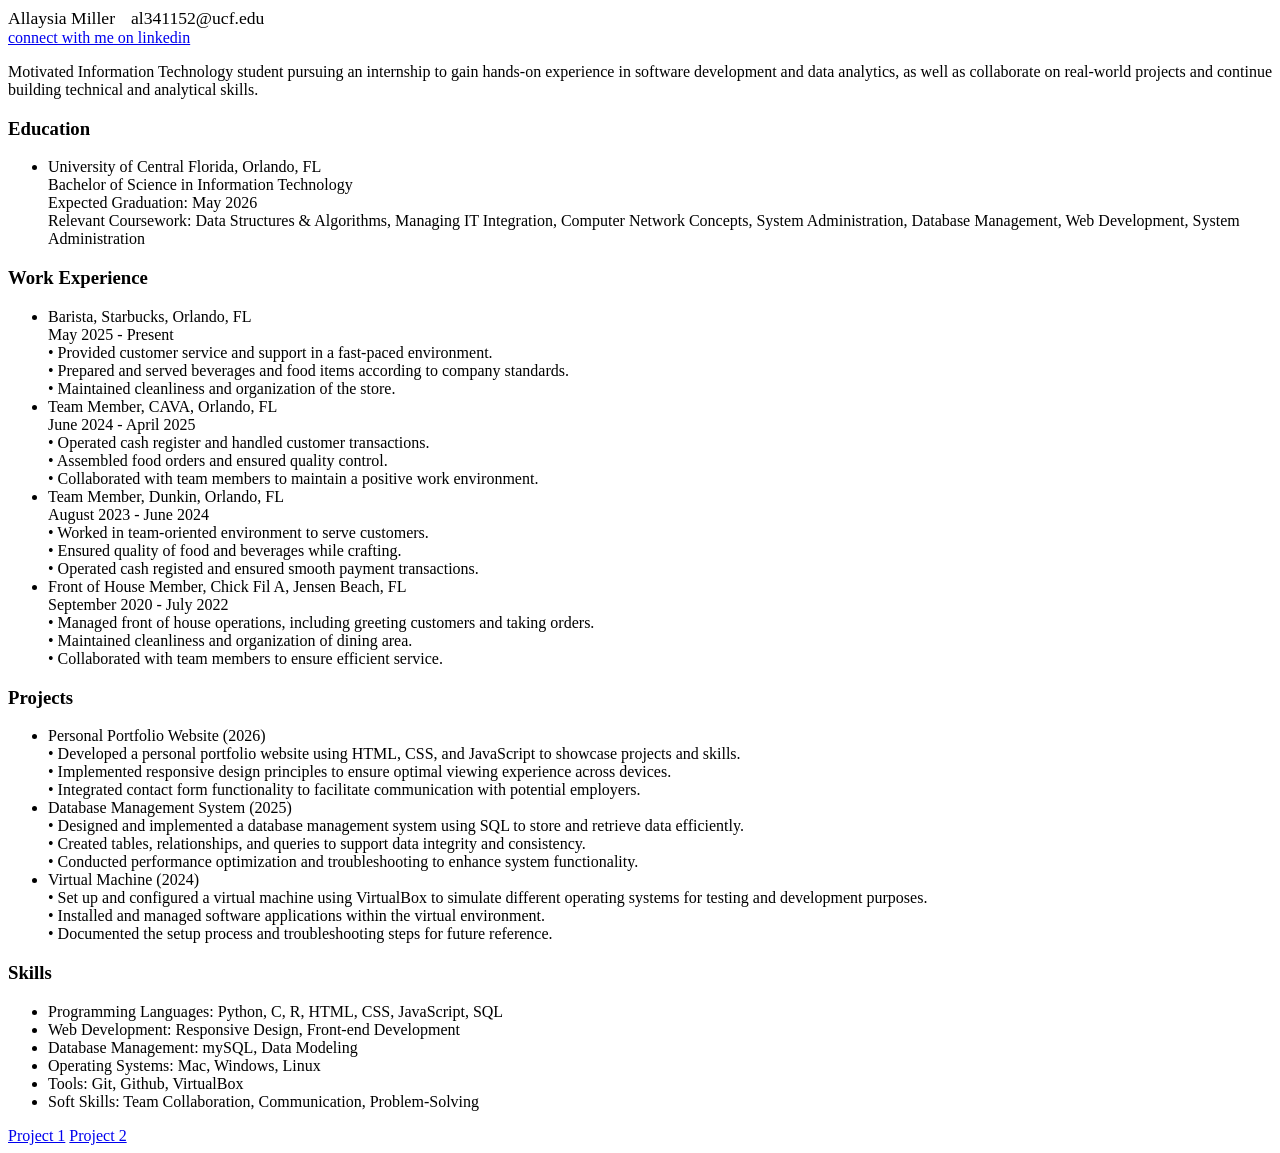
==== index.html @ c1b8a53b "added project 1 and project 2 details" ====
<!DOCTYPE html>
<html lang="en">
  <head>
    <meta charset="UTF-8">
    <meta name="viewport" content="width=device-width, initial-scale=1.0">

    <title>Allaysia Miller | Resume</title>

    <!--wires in my CSS -->
    <link rel="stylesheet" href="styles.css">
  </head>
  <body>

    <!-- <h1>Allaysia Miller</h1> -->

    <!-- >> Information Technology</h2> -->

    <header class = "resume-header">
      <span class="name">Allaysia Miller</span>
    
      <span class="email">al341152@ucf.edu</span>
    </header>

    <a href="https://www.linkedin.com/in/allaysia/">connect with me on linkedin</a>

    <p>Motivated Information Technology student pursuing an internship to gain hands-on experience in software development and data analytics, as well as collaborate on real-world projects and continue building technical and analytical skills. </p>
  <h3>Education</h3>
    <ul>
      <li>
        University of Central Florida, Orlando, FL <br>
        Bachelor of Science in Information Technology <br>
        Expected Graduation: May 2026 <br>
        Relevant Coursework: Data Structures & Algorithms, Managing IT Integration, Computer Network Concepts, System Administration, Database Management, Web Development, System Administration
      </li>
    </ul>

  <h3>Work Experience</h3>
    <ul>
      <li>
        Barista, Starbucks, Orlando, FL <br>
        May 2025 - Present <br>
        • Provided customer service and support in a fast-paced environment. <br>
        • Prepared and served beverages and food items according to company standards. <br>
        • Maintained cleanliness and organization of the store. <br>
        
      </li>
      <li>
        Team Member, CAVA, Orlando, FL <br>
        June 2024 - April 2025 <br>
        • Operated cash register and handled customer transactions. <br>
        • Assembled food orders and ensured quality control. <br>
        • Collaborated with team members to maintain a positive work environment. <br>

      </li>
       <li>
        Team Member, Dunkin, Orlando, FL <br>
        August 2023 - June 2024 <br>
        • Worked in team-oriented environment to serve customers. <br>
        • Ensured quality of food and beverages while crafting. <br>
        • Operated cash registed and ensured smooth payment transactions. <br>

        
      </li>
      <li>
        Front of House Member, Chick Fil A, Jensen Beach, FL <br>
        September 2020 - July 2022 <br>
        • Managed front of house operations, including greeting customers and taking orders. <br>
        • Maintained cleanliness and organization of dining area. <br>
        • Collaborated with team members to ensure efficient service. <br>
        
      </li>
    </ul>
    
      <h3>Projects</h3>
    <ul>
      <li>
        Personal Portfolio Website (2026) <br>
        • Developed a personal portfolio website using HTML, CSS, and JavaScript to showcase projects and skills. <br>
        • Implemented responsive design principles to ensure optimal viewing experience across devices. <br>
        • Integrated contact form functionality to facilitate communication with potential employers. <br>
      </li>
      <li>
        Database Management System (2025) <br>
        • Designed and implemented a database management system using SQL to store and retrieve data efficiently. <br>
        • Created tables, relationships, and queries to support data integrity and consistency. <br>
        • Conducted performance optimization and troubleshooting to enhance system functionality. <br>
      </li>
      <li>
        Virtual Machine (2024) <br>
        • Set up and configured a virtual machine using VirtualBox to simulate different operating systems for testing and development purposes. <br>
        • Installed and managed software applications within the virtual environment. <br>  
        • Documented the setup process and troubleshooting steps for future reference. <br>
      </li>

    </ul>

    <h3>Skills</h3>
    <ul>
      <li>Programming Languages: Python, C, R, HTML, CSS, JavaScript, SQL</li>
      <li>Web Development: Responsive Design, Front-end Development</li>
      <li>Database Management: mySQL, Data Modeling</li>
      <li>Operating Systems: Mac, Windows, Linux</li>
      <li>Tools: Git, Github, VirtualBox</li>
      <li>Soft Skills: Team Collaboration, Communication, Problem-Solving</li>

    </ul>

    <nav>
  <a href="project1.html">Project 1</a>
  <a href="project2.html">Project 2</a>
</nav>


    <!--  wires in my JavaScript -->
    <script src="script.js"></script>
  </body>
</html>
---- styles.css ----
body{
    background-color: white
}

.resume-header {
  display: flex;
  gap: 1rem;          /* space between items */
  font-size: 1.1rem;
}


.profile-img {
  width: 500px;
  height: auto;
}
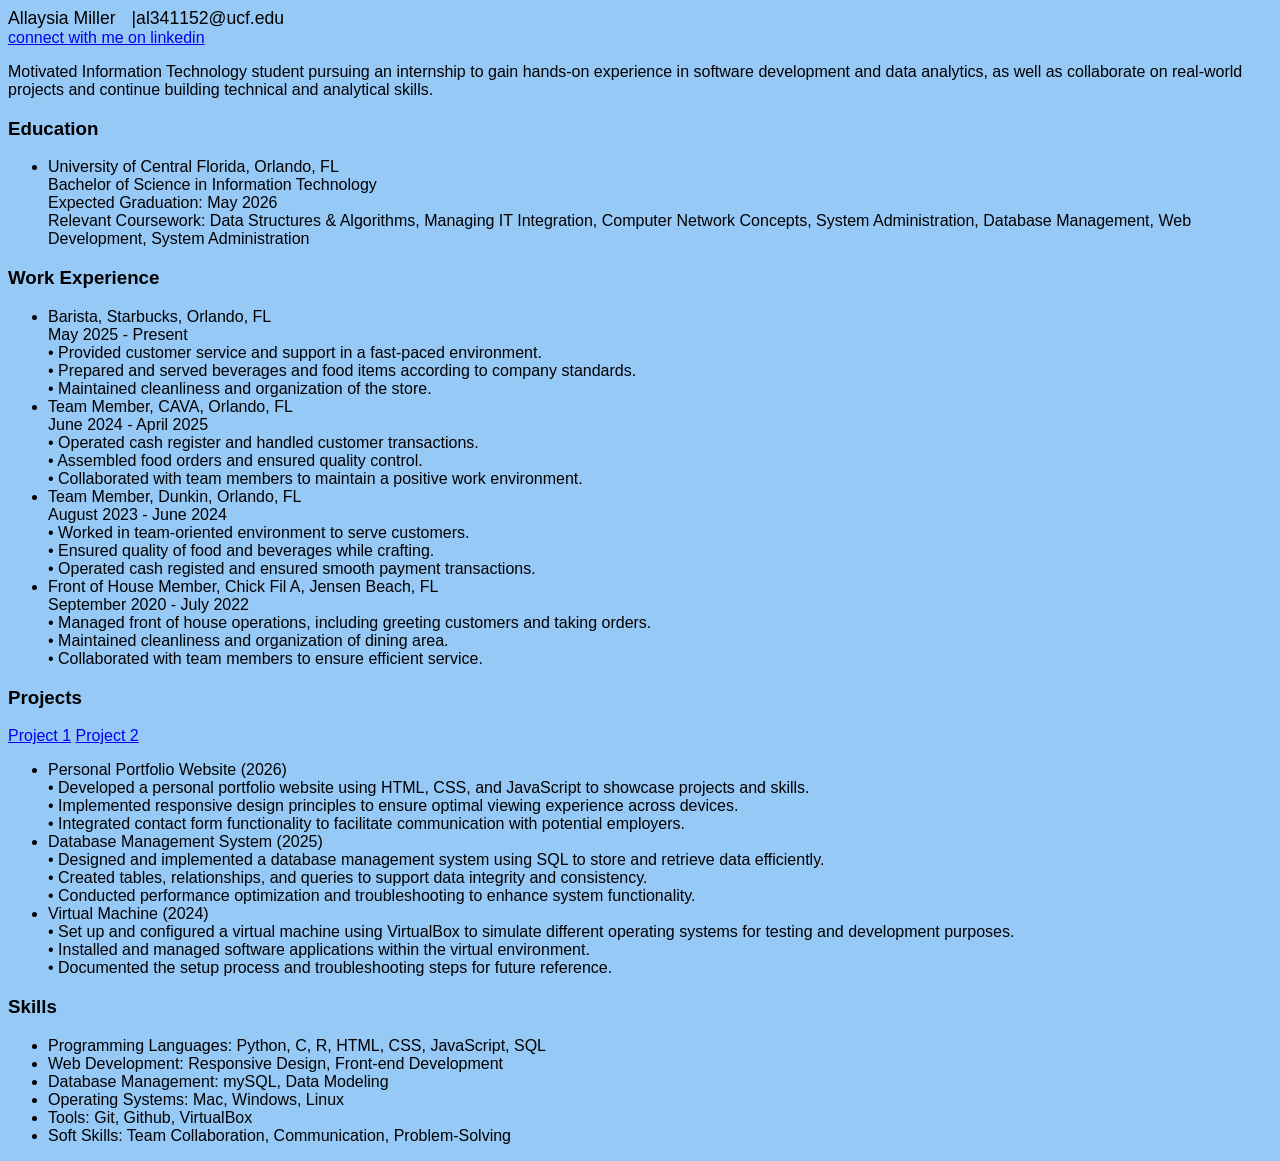
==== commit d3c5771c: "added some styling and fixed links to projects" ====
--- a/index.html
+++ b/index.html
@@ -18,7 +18,7 @@
     <header class = "resume-header">
       <span class="name">Allaysia Miller</span>
     
-      <span class="email">al341152@ucf.edu</span>
+      <span class="email">|al341152@ucf.edu</span>
     </header>
 
     <a href="https://www.linkedin.com/in/allaysia/">connect with me on linkedin</a>
@@ -72,6 +72,12 @@
     </ul>
     
       <h3>Projects</h3>
+
+         <nav>
+  <a href="project1.html">Project 1</a>
+  <a href="project2.html">Project 2</a>
+</nav>
+
     <ul>
       <li>
         Personal Portfolio Website (2026) <br>
@@ -91,6 +97,7 @@
         • Installed and managed software applications within the virtual environment. <br>  
         • Documented the setup process and troubleshooting steps for future reference. <br>
       </li>
+      
 
     </ul>
 
@@ -105,11 +112,7 @@
 
     </ul>
 
-    <nav>
-  <a href="project1.html">Project 1</a>
-  <a href="project2.html">Project 2</a>
-</nav>
-
+ 
 
     <!--  wires in my JavaScript -->
     <script src="script.js"></script>
--- a/styles.css
+++ b/styles.css
@@ -1,5 +1,9 @@
 body{
-    background-color: white
+
+    background-color: #97c9f7;
+    font-family: "Montserrat", sans-serif;
+
+
 }
 
 .resume-header {
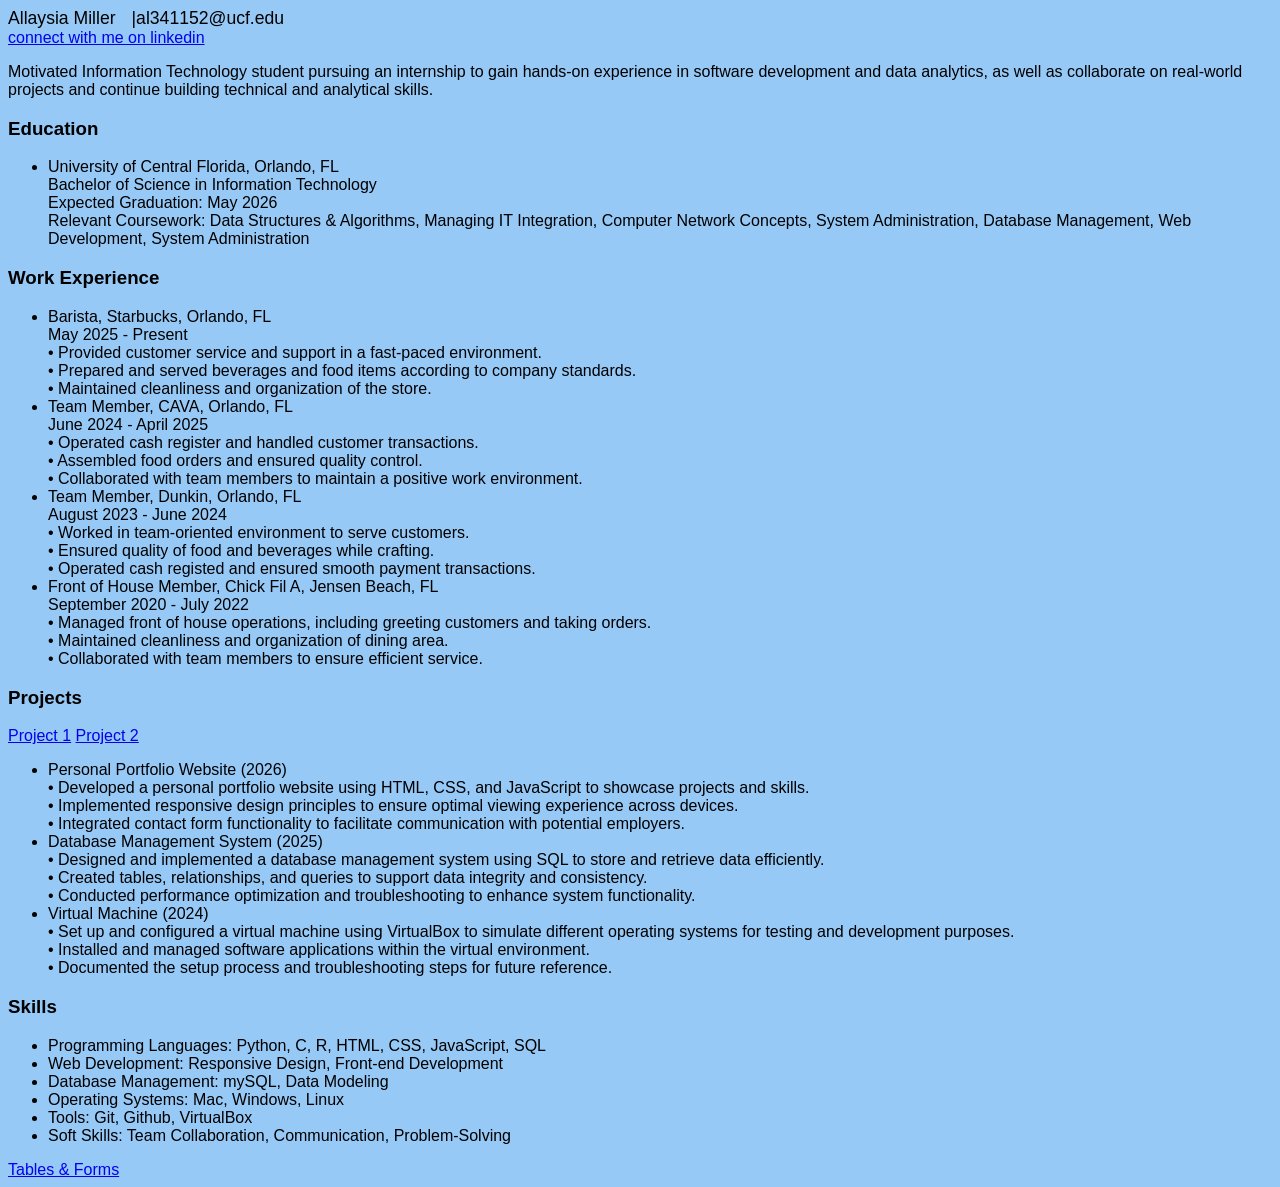
==== commit 6ff6be88: "added form to website" ====
--- a/index.html
+++ b/index.html
@@ -112,6 +112,8 @@
 
     </ul>
 
+    <a href="form.html">Tables & Forms</a>
+
  
 
     <!--  wires in my JavaScript -->
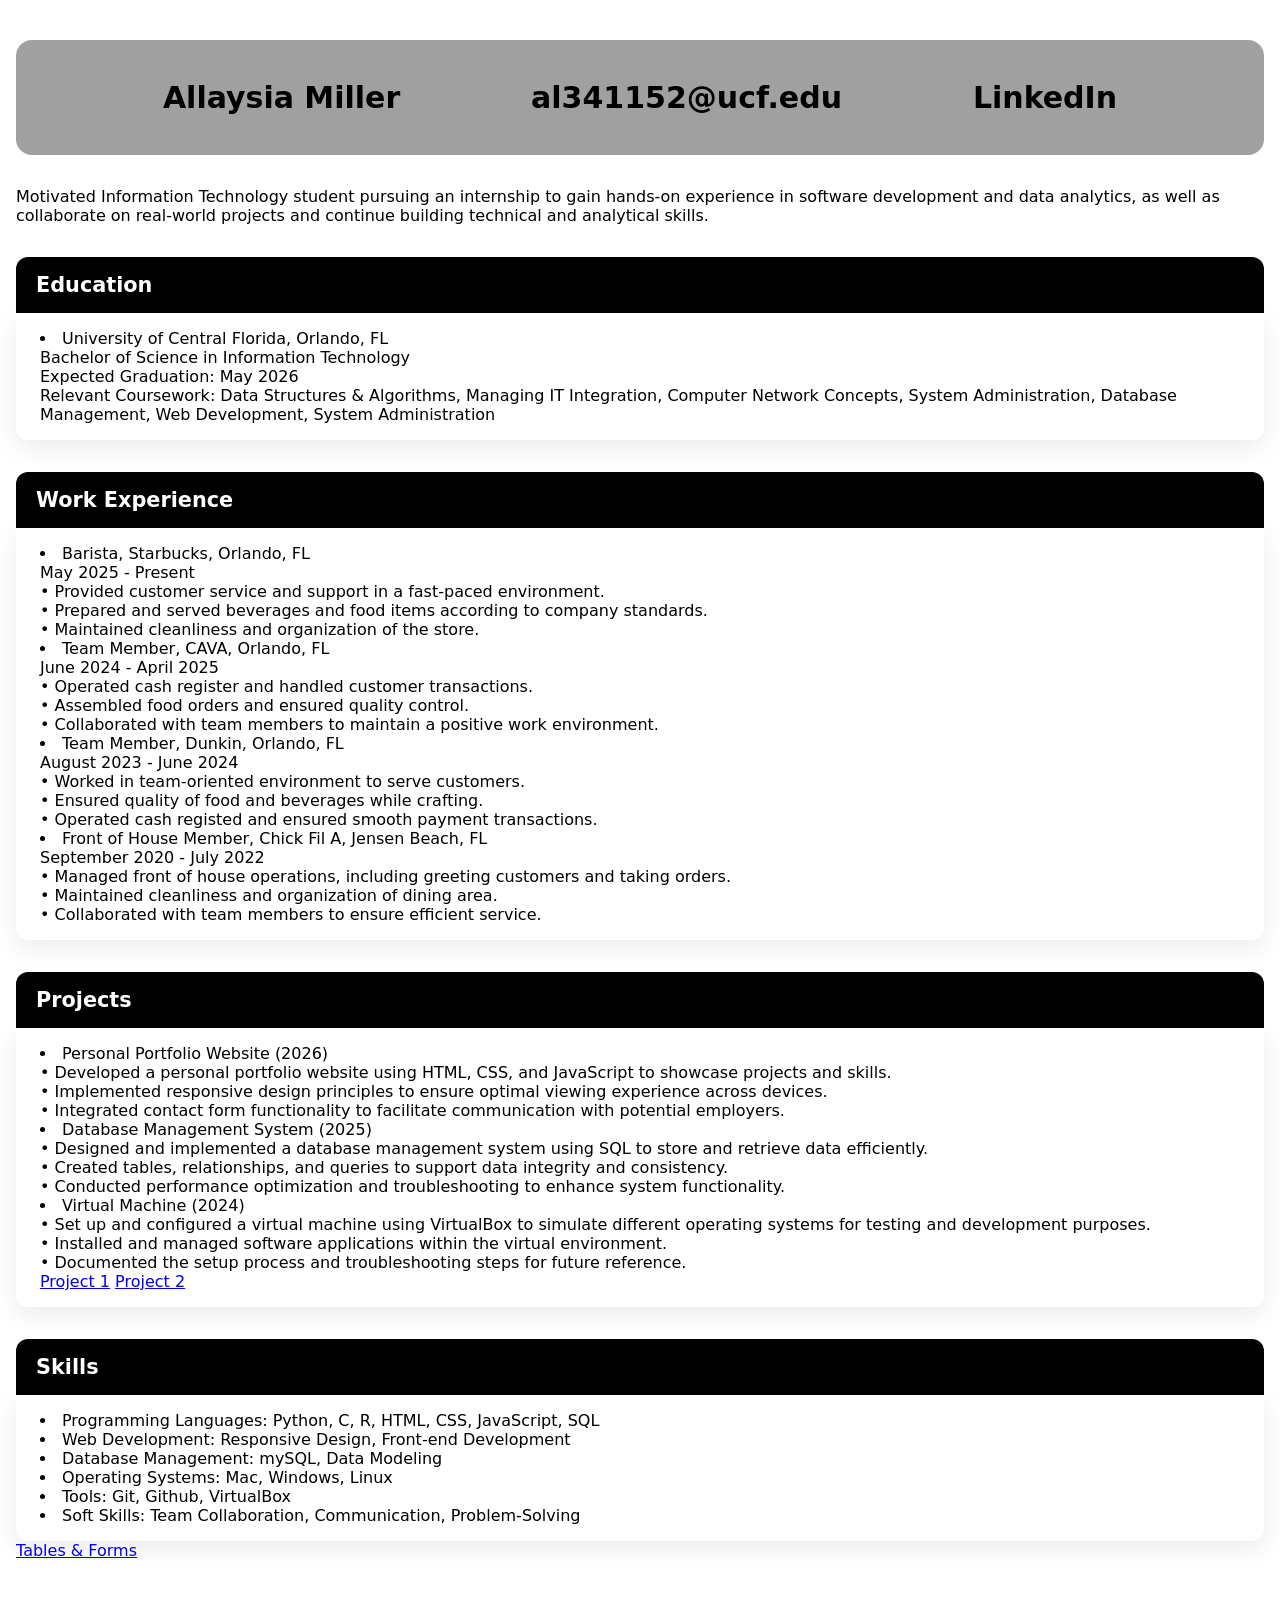
==== commit 6cc873b0: "finishing touches" ====
--- a/index.html
+++ b/index.html
@@ -1,5 +1,7 @@
 <!DOCTYPE html>
 <html lang="en">
+
+<main>
   <head>
     <meta charset="UTF-8">
     <meta name="viewport" content="width=device-width, initial-scale=1.0">
@@ -17,11 +19,11 @@
 
     <header class = "resume-header">
       <span class="name">Allaysia Miller</span>
-    
-      <span class="email">|al341152@ucf.edu</span>
+      <span class="email">al341152@ucf.edu</span>
+      <a href="https://www.linkedin.com/in/allaysia/">LinkedIn</a>
     </header>
 
-    <a href="https://www.linkedin.com/in/allaysia/">connect with me on linkedin</a>
+    
 
     <p>Motivated Information Technology student pursuing an internship to gain hands-on experience in software development and data analytics, as well as collaborate on real-world projects and continue building technical and analytical skills. </p>
   <h3>Education</h3>
@@ -71,13 +73,7 @@
       </li>
     </ul>
     
-      <h3>Projects</h3>
-
-         <nav>
-  <a href="project1.html">Project 1</a>
-  <a href="project2.html">Project 2</a>
-</nav>
-
+  <h3>Projects</h3>
     <ul>
       <li>
         Personal Portfolio Website (2026) <br>
@@ -97,7 +93,10 @@
         • Installed and managed software applications within the virtual environment. <br>  
         • Documented the setup process and troubleshooting steps for future reference. <br>
       </li>
-      
+       <nav>
+     <a href="project1.html">Project 1</a>
+     <a href="project2.html">Project 2</a>
+    </nav>
 
     </ul>
 
@@ -119,4 +118,6 @@
     <!--  wires in my JavaScript -->
     <script src="script.js"></script>
   </body>
+
+  </main>
 </html>
--- a/styles.css
+++ b/styles.css
@@ -1,18 +1,68 @@
+@import url("https://fonts.googleapis.com/css?family=Montserrat");
+
+:root {
+  --sky: #6ec6ff;
+  --sky-dark: #4fa3dc;
+  --white: #ffffff;
+  --gray: #ffffff;
+  --text: #020101;
+}
+
 body{
 
-    background-color: #97c9f7;
-    font-family: "Montserrat", sans-serif;
-
-
+   margin: 0;
+  font-family: system-ui, -apple-system, BlinkMacSystemFont, "Segoe UI", sans-serif;
+  background: var(--gray);
+  color: var(--text);
 }
 
-.resume-header {
-  display: flex;
-  gap: 1rem;          /* space between items */
-  font-size: 1.1rem;
+main {
+   max-width: 1400px;
+  margin: 2.5rem auto;
+  padding: 0 1rem;
 }
 
+h3 {
+  margin: 2rem 0 0;
+  padding: 1rem 1.25rem;
+  background: #000000;
+  color: #ffffff;
+  border-radius: 12px 12px 0 0;
+  font-size: 1.3rem;
+}
 
+h3 + ul {
+  margin: 0;
+  padding: 1rem 1.5rem;
+  background: #ffffff;
+  border-radius: 0 0 12px 12px;
+  box-shadow: 0 8px 24px rgba(0, 0, 0, 0.08);
+  list-style-position: inside;
+}
+.resume-header {
+ display: flex;                 /* flex works on spans just fine */
+  justify-content: space-evenly; /* equal spacing */
+  align-items: center;
+  padding: 2.5rem 1rem;
+  background: #a0a0a0;           
+  border-radius: 16px;
+  margin-bottom: 2rem;
+
+  font-family: system-ui, -apple-system, BlinkMacSystemFont, "Segoe UI", sans-serif;
+  font-size: 30px;
+  font-weight: 850;
+  
+  color: #000000;
+}
+
+.resume-header a {
+  color: inherit;
+  text-decoration: none;
+}
+
+.resume-header a:hover {
+  text-decoration: underline;
+}
 .profile-img {
   width: 500px;
   height: auto;
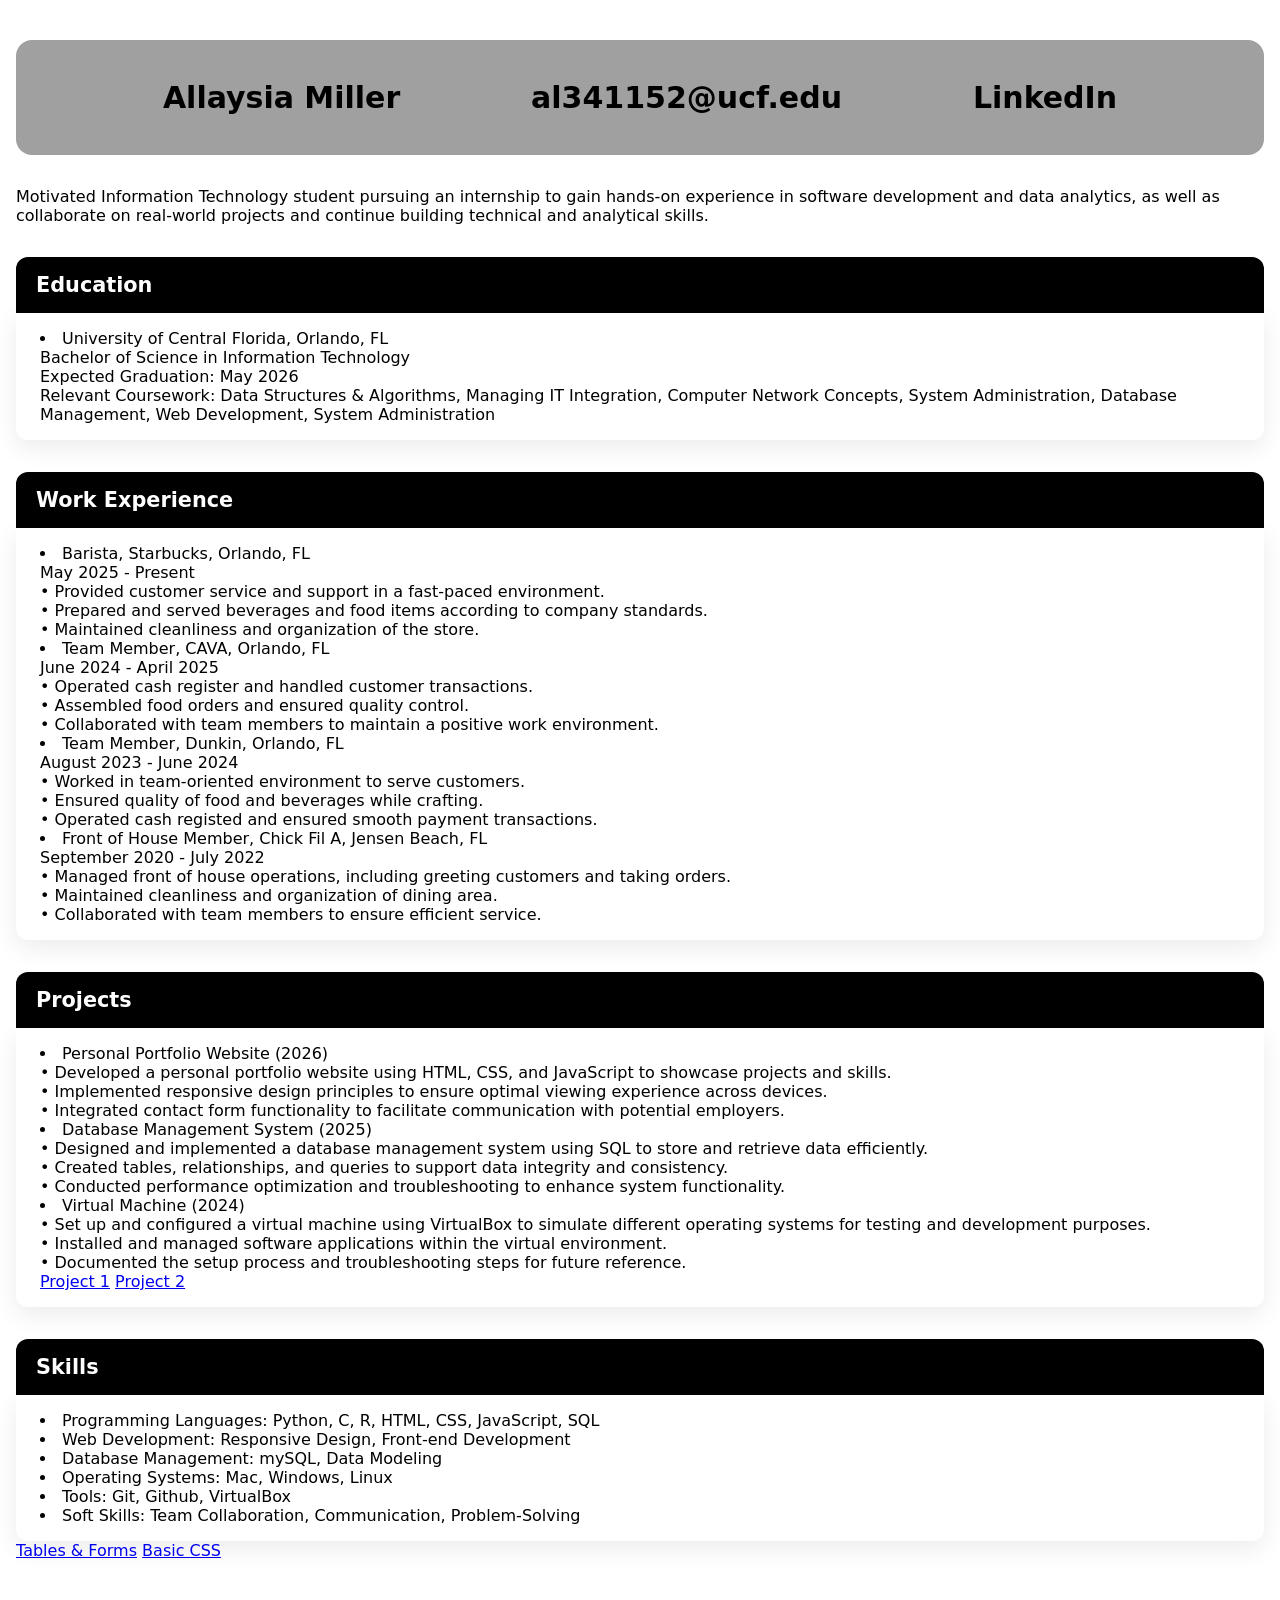
==== commit e6207305: "added new assignment to landing page" ====
--- a/index.html
+++ b/index.html
@@ -112,6 +112,8 @@
     </ul>
 
     <a href="form.html">Tables & Forms</a>
+    <a href="5_CSS1-1.html">Basic CSS</a>
+    
 
  
 
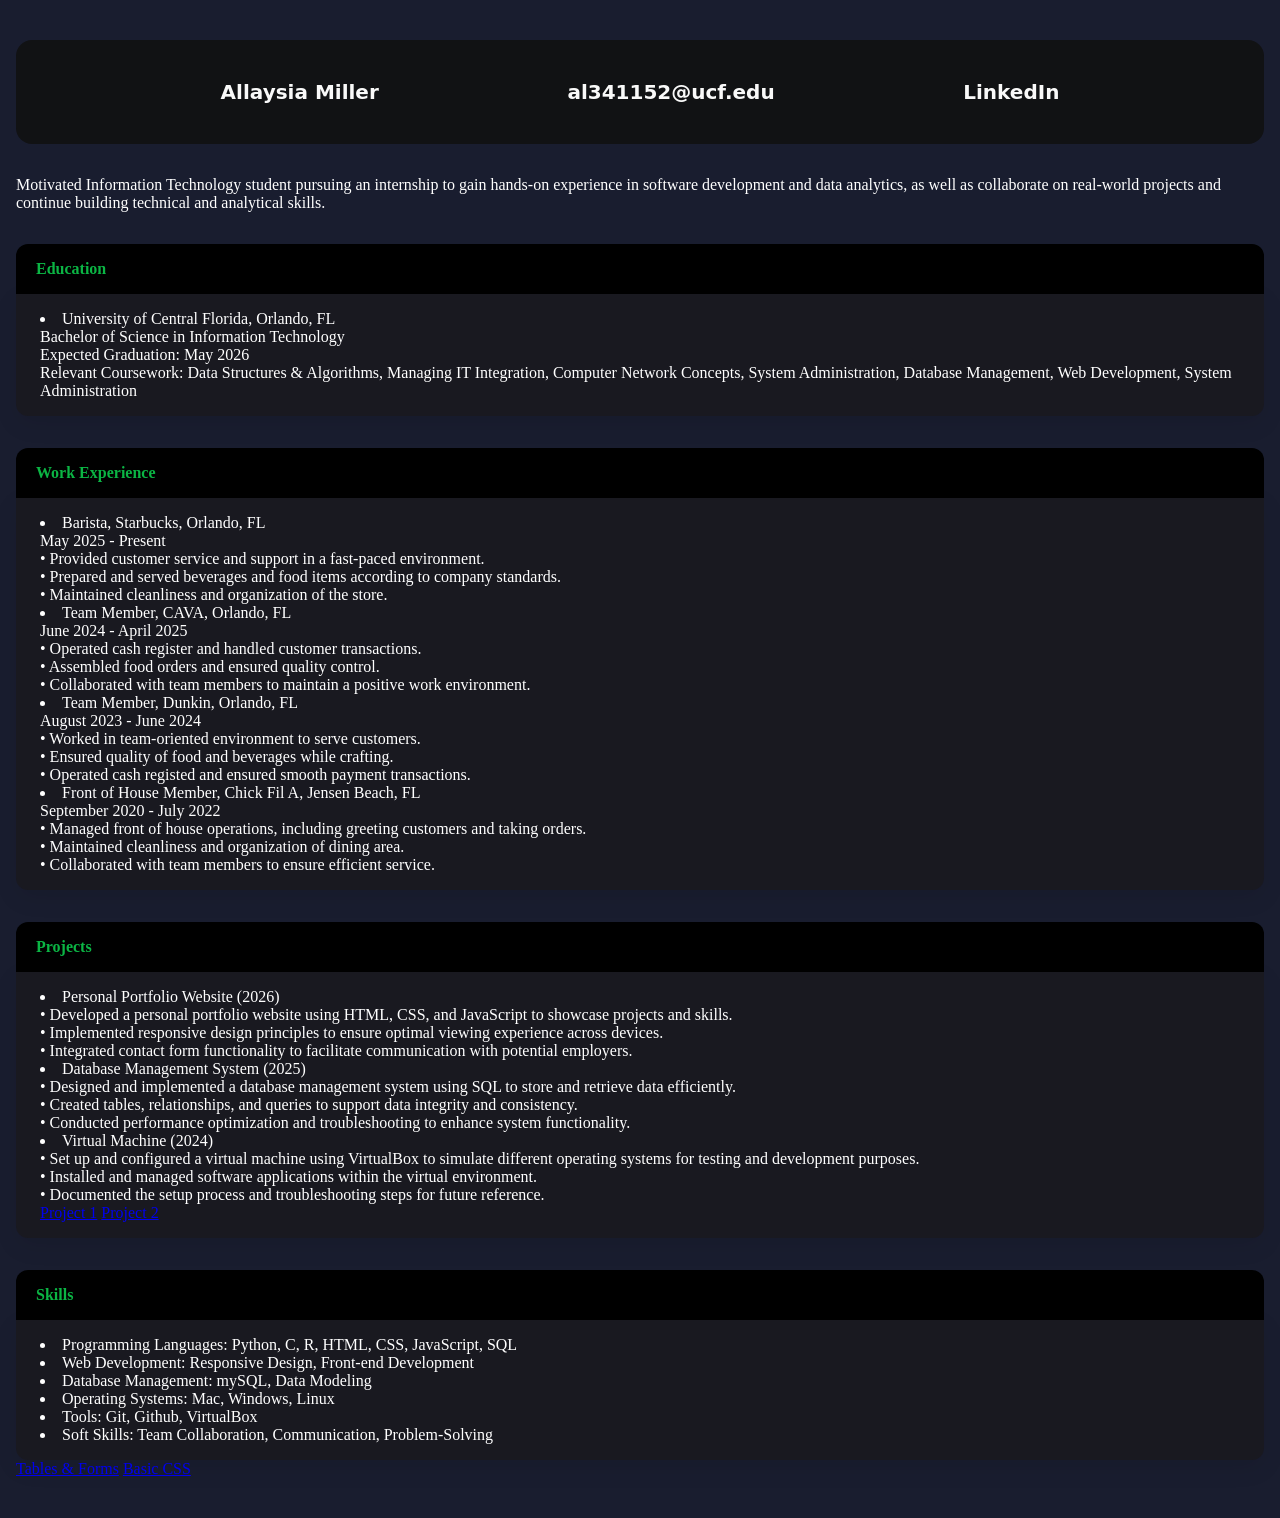
==== commit 298d7f30: "edited css for main page and resume header, added vscode settings.json for live server" ====
--- a/index.html
+++ b/index.html
@@ -2,6 +2,7 @@
 <html lang="en">
 
 <main>
+
   <head>
     <meta charset="UTF-8">
     <meta name="viewport" content="width=device-width, initial-scale=1.0">
@@ -11,32 +12,36 @@
     <!--wires in my CSS -->
     <link rel="stylesheet" href="styles.css">
   </head>
+
   <body>
 
     <!-- <h1>Allaysia Miller</h1> -->
 
     <!-- >> Information Technology</h2> -->
 
-    <header class = "resume-header">
+    <header class="resume-header">
       <span class="name">Allaysia Miller</span>
       <span class="email">al341152@ucf.edu</span>
       <a href="https://www.linkedin.com/in/allaysia/">LinkedIn</a>
     </header>
 
-    
 
-    <p>Motivated Information Technology student pursuing an internship to gain hands-on experience in software development and data analytics, as well as collaborate on real-world projects and continue building technical and analytical skills. </p>
-  <h3>Education</h3>
+
+    <p>Motivated Information Technology student pursuing an internship to gain hands-on experience in software
+      development and data analytics, as well as collaborate on real-world projects and continue building technical and
+      analytical skills. </p>
+    <h3>Education</h3>
     <ul>
       <li>
         University of Central Florida, Orlando, FL <br>
         Bachelor of Science in Information Technology <br>
         Expected Graduation: May 2026 <br>
-        Relevant Coursework: Data Structures & Algorithms, Managing IT Integration, Computer Network Concepts, System Administration, Database Management, Web Development, System Administration
+        Relevant Coursework: Data Structures & Algorithms, Managing IT Integration, Computer Network Concepts, System
+        Administration, Database Management, Web Development, System Administration
       </li>
     </ul>
 
-  <h3>Work Experience</h3>
+    <h3>Work Experience</h3>
     <ul>
       <li>
         Barista, Starbucks, Orlando, FL <br>
@@ -44,7 +49,7 @@
         • Provided customer service and support in a fast-paced environment. <br>
         • Prepared and served beverages and food items according to company standards. <br>
         • Maintained cleanliness and organization of the store. <br>
-        
+
       </li>
       <li>
         Team Member, CAVA, Orlando, FL <br>
@@ -54,14 +59,14 @@
         • Collaborated with team members to maintain a positive work environment. <br>
 
       </li>
-       <li>
+      <li>
         Team Member, Dunkin, Orlando, FL <br>
         August 2023 - June 2024 <br>
         • Worked in team-oriented environment to serve customers. <br>
         • Ensured quality of food and beverages while crafting. <br>
         • Operated cash registed and ensured smooth payment transactions. <br>
 
-        
+
       </li>
       <li>
         Front of House Member, Chick Fil A, Jensen Beach, FL <br>
@@ -69,11 +74,11 @@
         • Managed front of house operations, including greeting customers and taking orders. <br>
         • Maintained cleanliness and organization of dining area. <br>
         • Collaborated with team members to ensure efficient service. <br>
-        
+
       </li>
     </ul>
-    
-  <h3>Projects</h3>
+
+    <h3>Projects</h3>
     <ul>
       <li>
         Personal Portfolio Website (2026) <br>
@@ -89,14 +94,15 @@
       </li>
       <li>
         Virtual Machine (2024) <br>
-        • Set up and configured a virtual machine using VirtualBox to simulate different operating systems for testing and development purposes. <br>
-        • Installed and managed software applications within the virtual environment. <br>  
+        • Set up and configured a virtual machine using VirtualBox to simulate different operating systems for testing
+        and development purposes. <br>
+        • Installed and managed software applications within the virtual environment. <br>
         • Documented the setup process and troubleshooting steps for future reference. <br>
       </li>
-       <nav>
-     <a href="project1.html">Project 1</a>
-     <a href="project2.html">Project 2</a>
-    </nav>
+      <nav>
+        <a href="project1.html">Project 1</a>
+        <a href="project2.html">Project 2</a>
+      </nav>
 
     </ul>
 
@@ -113,13 +119,14 @@
 
     <a href="form.html">Tables & Forms</a>
     <a href="5_CSS1-1.html">Basic CSS</a>
-    
 
- 
+
+
 
     <!--  wires in my JavaScript -->
     <script src="script.js"></script>
   </body>
 
-  </main>
+</main>
+
 </html>
--- a/styles.css
+++ b/styles.css
@@ -3,21 +3,21 @@
 :root {
   --sky: #6ec6ff;
   --sky-dark: #4fa3dc;
-  --white: #ffffff;
-  --gray: #ffffff;
-  --text: #020101;
+  --white: #16151c;
+  --gray: #191d2f;
+  --text: #ffffff;
 }
 
-body{
+body {
 
-   margin: 0;
-  font-family: system-ui, -apple-system, BlinkMacSystemFont, "Segoe UI", sans-serif;
+  margin: 0;
+  font: "Abril Text", sans-serif;
   background: var(--gray);
   color: var(--text);
 }
 
 main {
-   max-width: 1400px;
+  max-width: 1400px;
   margin: 2.5rem auto;
   padding: 0 1rem;
 }
@@ -26,33 +26,36 @@
   margin: 2rem 0 0;
   padding: 1rem 1.25rem;
   background: #000000;
-  color: #ffffff;
+  color: #0bb544;
   border-radius: 12px 12px 0 0;
-  font-size: 1.3rem;
+  font-size: 1rem;
 }
 
-h3 + ul {
+h3+ul {
   margin: 0;
   padding: 1rem 1.5rem;
-  background: #ffffff;
+  background: #191920;
   border-radius: 0 0 12px 12px;
   box-shadow: 0 8px 24px rgba(0, 0, 0, 0.08);
   list-style-position: inside;
 }
+
 .resume-header {
- display: flex;                 /* flex works on spans just fine */
-  justify-content: space-evenly; /* equal spacing */
+  display: flex;
+  /* flex works on spans just fine */
+  justify-content: space-evenly;
+  /* equal spacing */
   align-items: center;
   padding: 2.5rem 1rem;
-  background: #a0a0a0;           
+  background: #111214;
   border-radius: 16px;
   margin-bottom: 2rem;
 
   font-family: system-ui, -apple-system, BlinkMacSystemFont, "Segoe UI", sans-serif;
-  font-size: 30px;
+  font-size: 20px;
   font-weight: 850;
-  
-  color: #000000;
+
+  color: #f9f9f9;
 }
 
 .resume-header a {
@@ -63,6 +66,7 @@
 .resume-header a:hover {
   text-decoration: underline;
 }
+
 .profile-img {
   width: 500px;
   height: auto;
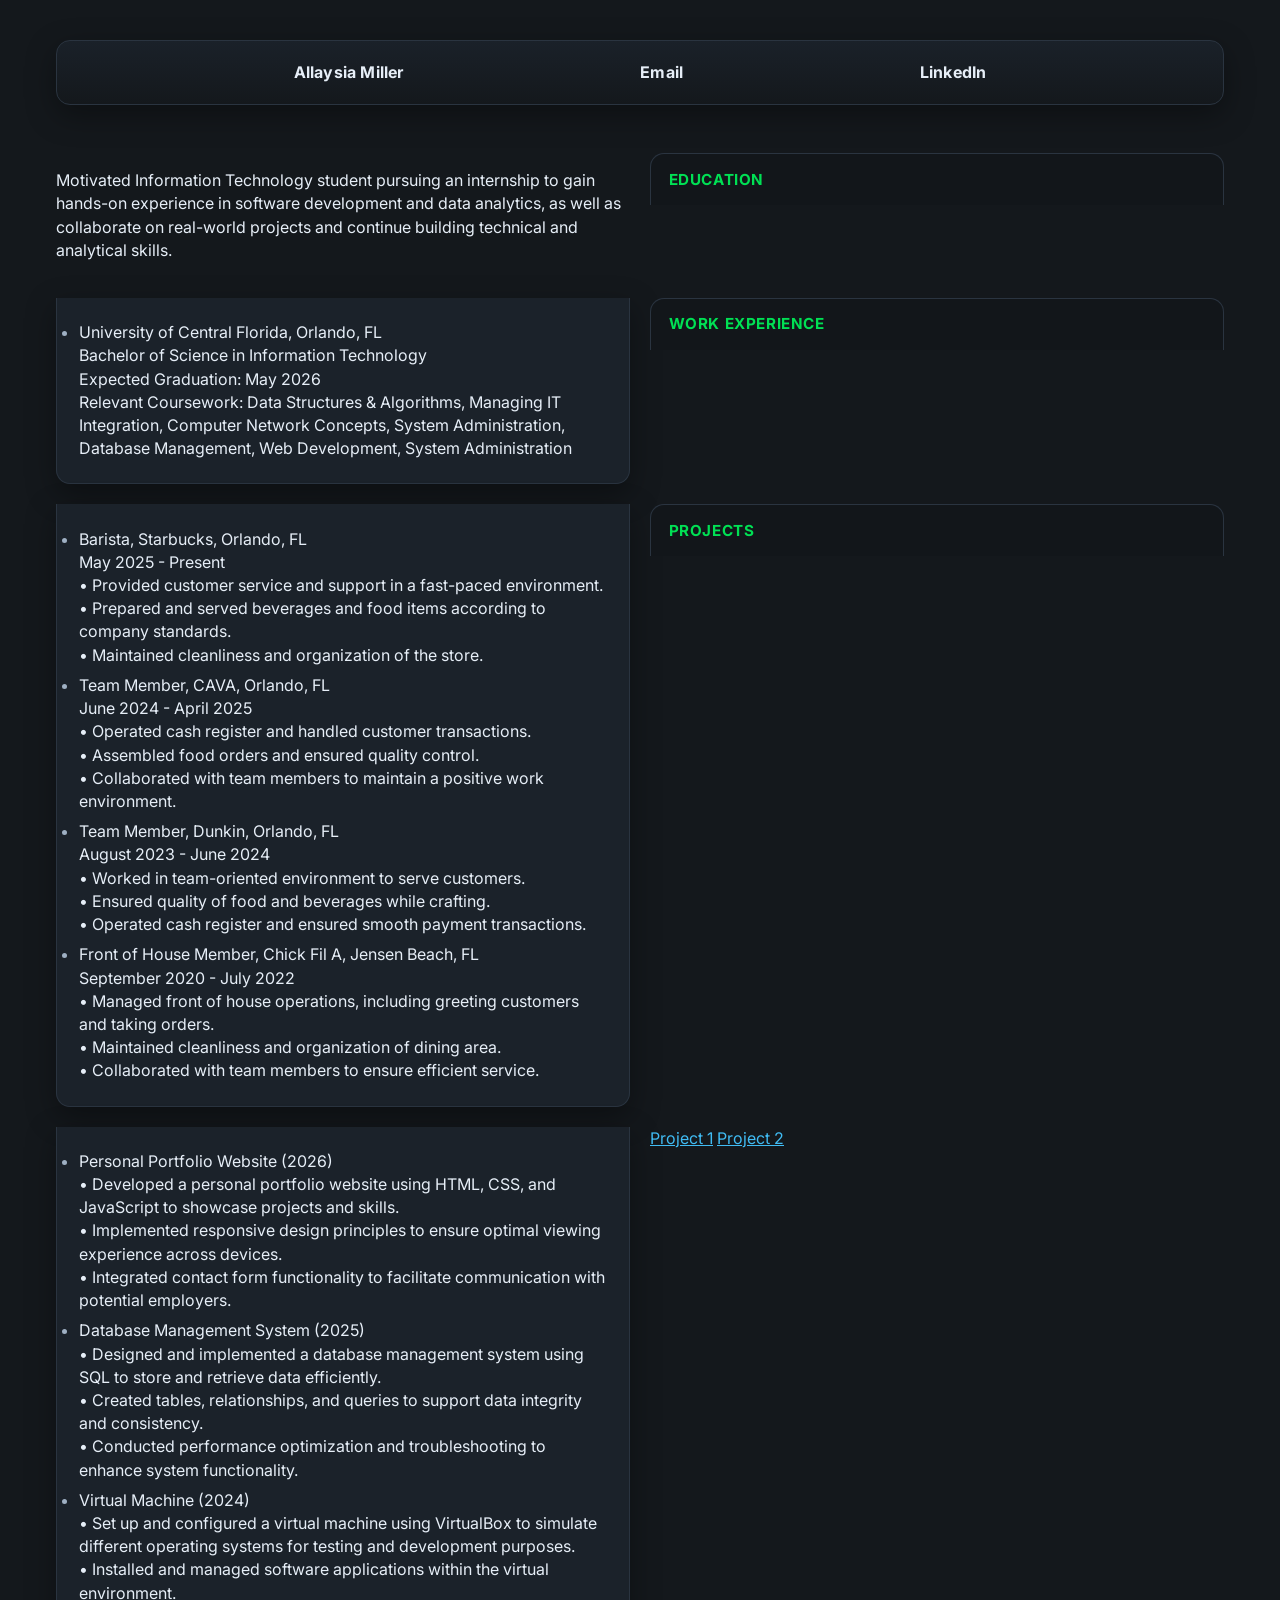
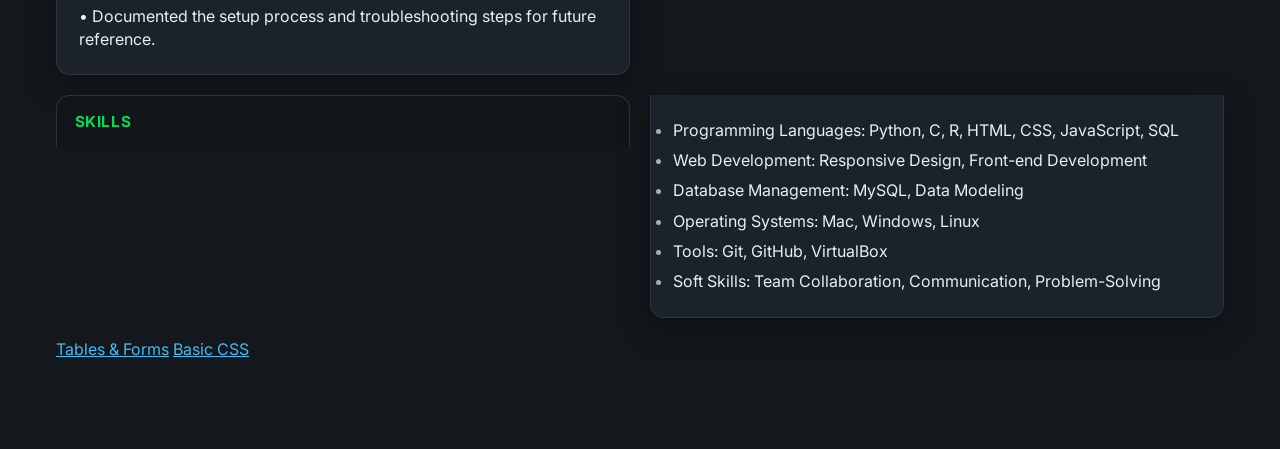
==== commit f12f5edb: "edited resume" ====
--- a/index.html
+++ b/index.html
@@ -1,35 +1,26 @@
 <!DOCTYPE html>
 <html lang="en">
+<head>
+  <meta charset="UTF-8">
+  <meta name="viewport" content="width=device-width, initial-scale=1.0">
+  <title>Allaysia Miller | Resume</title>
+  <link rel="stylesheet" href="styles.css">
+</head>
 
-<main>
-
-  <head>
-    <meta charset="UTF-8">
-    <meta name="viewport" content="width=device-width, initial-scale=1.0">
-
-    <title>Allaysia Miller | Resume</title>
-
-    <!--wires in my CSS -->
-    <link rel="stylesheet" href="styles.css">
-  </head>
-
-  <body>
-
-    <!-- <h1>Allaysia Miller</h1> -->
-
-    <!-- >> Information Technology</h2> -->
-
+<body>
+  <main>
     <header class="resume-header">
       <span class="name">Allaysia Miller</span>
-      <span class="email">al341152@ucf.edu</span>
-      <a href="https://www.linkedin.com/in/allaysia/">LinkedIn</a>
+      <span class="email"><a href="al341152@ucf.edu">Email</a></span>
+      <span class="linkedin"><a href="https://www.linkedin.com/in/allaysiamiller/">LinkedIn</a></span>
     </header>
 
+    <p>
+      Motivated Information Technology student pursuing an internship to gain hands-on experience in software
+      development and data analytics, as well as collaborate on real-world projects and continue building technical and
+      analytical skills.
+    </p>
 
-
-    <p>Motivated Information Technology student pursuing an internship to gain hands-on experience in software
-      development and data analytics, as well as collaborate on real-world projects and continue building technical and
-      analytical skills. </p>
     <h3>Education</h3>
     <ul>
       <li>
@@ -49,7 +40,6 @@
         • Provided customer service and support in a fast-paced environment. <br>
         • Prepared and served beverages and food items according to company standards. <br>
         • Maintained cleanliness and organization of the store. <br>
-
       </li>
       <li>
         Team Member, CAVA, Orlando, FL <br>
@@ -57,16 +47,13 @@
         • Operated cash register and handled customer transactions. <br>
         • Assembled food orders and ensured quality control. <br>
         • Collaborated with team members to maintain a positive work environment. <br>
-
       </li>
       <li>
         Team Member, Dunkin, Orlando, FL <br>
         August 2023 - June 2024 <br>
         • Worked in team-oriented environment to serve customers. <br>
         • Ensured quality of food and beverages while crafting. <br>
-        • Operated cash registed and ensured smooth payment transactions. <br>
-
-
+        • Operated cash register and ensured smooth payment transactions. <br>
       </li>
       <li>
         Front of House Member, Chick Fil A, Jensen Beach, FL <br>
@@ -74,7 +61,6 @@
         • Managed front of house operations, including greeting customers and taking orders. <br>
         • Maintained cleanliness and organization of dining area. <br>
         • Collaborated with team members to ensure efficient service. <br>
-
       </li>
     </ul>
 
@@ -99,34 +85,29 @@
         • Installed and managed software applications within the virtual environment. <br>
         • Documented the setup process and troubleshooting steps for future reference. <br>
       </li>
-      <nav>
-        <a href="project1.html">Project 1</a>
-        <a href="project2.html">Project 2</a>
-      </nav>
+    </ul>
 
-    </ul>
+    <nav class="project-links">
+      <a href="project1.html">Project 1</a>
+      <a href="project2.html">Project 2</a>
+    </nav>
 
     <h3>Skills</h3>
     <ul>
       <li>Programming Languages: Python, C, R, HTML, CSS, JavaScript, SQL</li>
       <li>Web Development: Responsive Design, Front-end Development</li>
-      <li>Database Management: mySQL, Data Modeling</li>
+      <li>Database Management: MySQL, Data Modeling</li>
       <li>Operating Systems: Mac, Windows, Linux</li>
-      <li>Tools: Git, Github, VirtualBox</li>
+      <li>Tools: Git, GitHub, VirtualBox</li>
       <li>Soft Skills: Team Collaboration, Communication, Problem-Solving</li>
-
     </ul>
 
-    <a href="form.html">Tables & Forms</a>
-    <a href="5_CSS1-1.html">Basic CSS</a>
+    <nav class="site-links">
+      <a href="form.html">Tables &amp; Forms</a>
+      <a href="5_CSS1-1.html">Basic CSS</a>
+    </nav>
 
-
-
-
-    <!--  wires in my JavaScript -->
     <script src="script.js"></script>
-  </body>
-
-</main>
-
-</html>+  </main>
+</body>
+</html>
--- a/styles.css
+++ b/styles.css
@@ -1,73 +1,214 @@
-@import url("https://fonts.googleapis.com/css?family=Montserrat");
-
-:root {
-  --sky: #6ec6ff;
-  --sky-dark: #4fa3dc;
-  --white: #16151c;
-  --gray: #191d2f;
-  --text: #ffffff;
-}
-
-body {
-
+
+@import url("https://fonts.googleapis.com/css2?family=Inter:wght@400;500;600;700&family=Abril+Fatface&display=swap");
+
+:root{
+  
+  --bg: #14181c;        /* page background */
+  --panel: #1b222a;     /* card body */
+  --panel-2: #161d24;   /* slightly darker panel */
+  --border: #2a3440;    /* subtle borders */
+  --text: #e6eef7;      /* main text */
+  --muted: #9fb0c3;     /* secondary text */
+
+  /* accents (Letterboxd-ish) */
+  --green: #00e054;
+  --blue:  #40bcf4;
+  --orange:#ff8000;
+
+  --radius: 14px;
+  --shadow: 0 10px 30px rgba(0,0,0,.35);
+}
+
+*{ box-sizing: border-box; }
+
+body{
   margin: 0;
-  font: "Abril Text", sans-serif;
-  background: var(--gray);
+  background: var(--bg);
   color: var(--text);
-}
-
-main {
-  max-width: 1400px;
+  font-family: Inter, system-ui, -apple-system, "Segoe UI", sans-serif;
+  line-height: 1.45;
+}
+
+/* Center the page  */
+main{
+  max-width: 980px;
   margin: 2.5rem auto;
-  padding: 0 1rem;
-}
-
-h3 {
-  margin: 2rem 0 0;
-  padding: 1rem 1.25rem;
-  background: #000000;
-  color: #0bb544;
-  border-radius: 12px 12px 0 0;
-  font-size: 1rem;
-}
-
-h3+ul {
-  margin: 0;
-  padding: 1rem 1.5rem;
-  background: #191920;
-  border-radius: 0 0 12px 12px;
-  box-shadow: 0 8px 24px rgba(0, 0, 0, 0.08);
-  list-style-position: inside;
-}
-
-.resume-header {
+  padding: 0 1rem 3rem;
+}
+
+/* Header banner: clean, centered, “site top bar” feel */
+.resume-header{
   display: flex;
-  /* flex works on spans just fine */
   justify-content: space-evenly;
-  /* equal spacing */
   align-items: center;
-  padding: 2.5rem 1rem;
-  background: #111214;
-  border-radius: 16px;
-  margin-bottom: 2rem;
-
-  font-family: system-ui, -apple-system, BlinkMacSystemFont, "Segoe UI", sans-serif;
-  font-size: 20px;
-  font-weight: 850;
-
-  color: #f9f9f9;
-}
-
-.resume-header a {
+  gap: 1rem;
+
+  padding: 1.25rem 1rem;
+  background: linear-gradient(180deg, #1a2129, #14181c);
+  border: 1px solid var(--border);
+  border-radius: var(--radius);
+  box-shadow: var(--shadow);
+  margin-bottom: 1.75rem;
+
+  font-weight: 700;
+  letter-spacing: .2px;
+}
+
+.resume-header a{
   color: inherit;
   text-decoration: none;
 }
-
-.resume-header a:hover {
+.resume-header a:hover{
+  color: var(--blue);
   text-decoration: underline;
 }
 
-.profile-img {
-  width: 500px;
+/* section “cards” (h3 header + ul body) */
+h3{
+  margin: 1.25rem 0 0;
+  padding: .9rem 1.1rem;
+
+  background: #12161a;
+  border: 1px solid var(--border);
+  border-bottom: none;
+  border-radius: var(--radius) var(--radius) 0 0;
+
+  font-size: .95rem;
+  font-weight: 700;
+  letter-spacing: .6px;
+  text-transform: uppercase;
+  color: var(--green);
+}
+
+/* The card body  */
+h3 + ul{
+  margin: 0;
+  padding: 1rem 1.25rem;
+
+  background: var(--panel);
+  border: 1px solid var(--border);
+  border-top: none;
+  border-radius: 0 0 var(--radius) var(--radius);
+  box-shadow: var(--shadow);
+
+  list-style-position: outside;
+  padding-left: 1.4rem;
+}
+
+/* List readability */
+li{
+  margin: .45rem 0;
+  color: var(--text);
+}
+li::marker{
+  color: var(--muted);
+}
+
+/* Small text / secondary lines inside bullets */
+small, .muted{
+  color: var(--muted);
+}
+
+
+a{
+  color: var(--blue);
+}
+a:hover{
+  color: var(--orange);
+}
+
+
+.profile-img{
+  width: min(260px, 100%);
   height: auto;
-}+  border-radius: 10px;
+  border: 1px solid var(--border);
+  box-shadow: var(--shadow);
+  display: block;
+  margin: 0 auto 1rem;
+}
+
+/* Mobile: stack header items */
+@media (max-width: 720px){
+  .resume-header{
+    flex-direction: column;
+    text-align: center;
+  }
+}
+
+/* ----------------------------
+   RESPONSIVE LAYOUT RULES
+   Mobile target: 412px
+   Desktop target: 1920px
+----------------------------- */
+
+/* Default = "tablet-ish / small desktop" single column */
+main {
+  max-width: 980px;
+}
+
+/* Make card spacing and type comfortable on smaller screens */
+@media (max-width: 412px) {
+  main {
+    max-width: 100%;
+    margin: 1rem auto;
+    padding: 0 0.75rem 2rem;
+  }
+
+  .resume-header {
+    flex-direction: column;
+    gap: 0.5rem;
+    padding: 1rem 0.75rem;
+    text-align: center;
+    font-size: 1.05rem;
+  }
+
+  h3 {
+    margin-top: 1rem;
+    font-size: 0.85rem;
+    padding: 0.75rem 0.9rem;
+  }
+
+  h3 + ul {
+    padding: 0.9rem 1rem;
+    padding-left: 1.25rem;
+  }
+
+  .profile-img {
+    width: min(220px, 100%);
+  }
+}
+
+/* Desktop / laptop layout: different from mobile */
+@media (min-width: 1200px) {
+  main {
+    max-width: 1200px; 
+  }
+
+  /* Two-column “dashboard” feel for your section cards */
+  main {
+    display: grid;
+    grid-template-columns: 1fr 1fr;
+    gap: 1.25rem 1.25rem;
+    align-items: start;
+  }
+
+  /* Header spans both columns */
+  .resume-header {
+    grid-column: 1 / -1;
+  }
+
+  /* Make each (h3 + ul) pair behave like one grid item */
+  h3 {
+    margin: 0; /* grid gap handles spacing */
+  }
+
+  h3 + ul {
+    margin-bottom: 0; /* grid gap handles spacing */
+  }
+
+  /* Ensure each section starts in the same column as its header */
+  h3 {
+    grid-column: auto;
+  }
+}
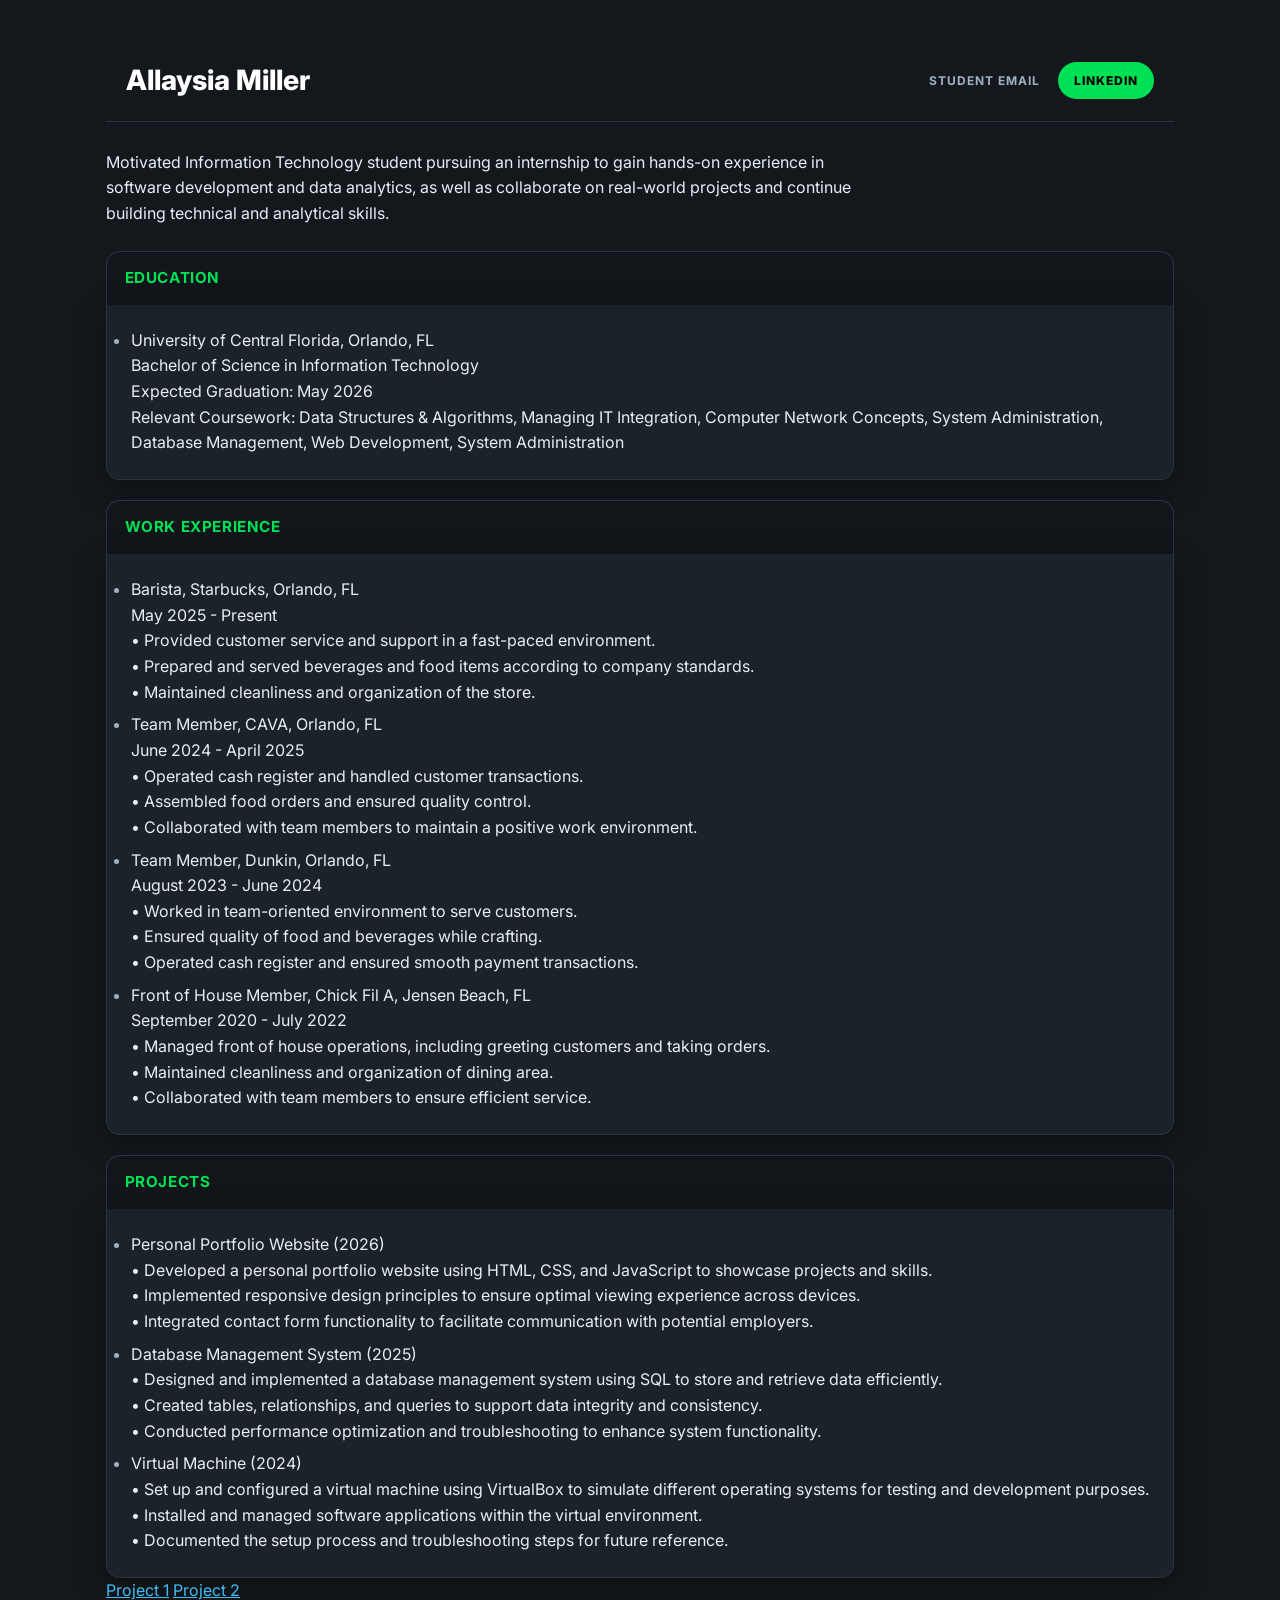
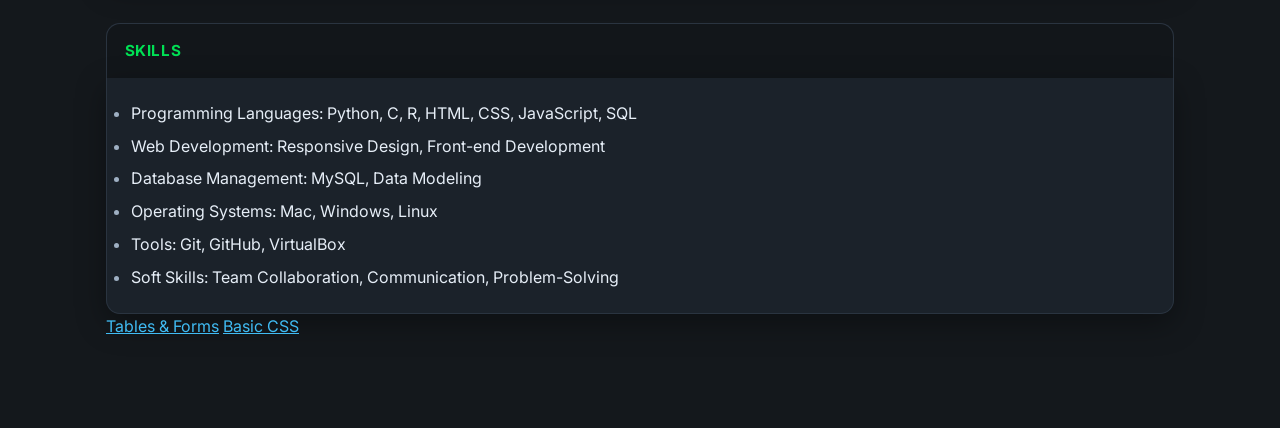
==== commit 90d89411: "update" ====
--- a/index.html
+++ b/index.html
@@ -9,11 +9,15 @@
 
 <body>
   <main>
-    <header class="resume-header">
-      <span class="name">Allaysia Miller</span>
-      <span class="email"><a href="al341152@ucf.edu">Email</a></span>
-      <span class="linkedin"><a href="https://www.linkedin.com/in/allaysiamiller/">LinkedIn</a></span>
-    </header>
+<header class="resume-header">
+  <span class="name">Allaysia Miller</span>
+
+  <span class="nav-links">
+    <a class="nav-link" href="al341152@ucf.edu">Student Email</a>
+    <a class="nav-btn" href="https://www.linkedin.com/in/allaysia/" target="_blank">LinkedIn</a>
+  </span>
+</header>
+
 
     <p>
       Motivated Information Technology student pursuing an internship to gain hands-on experience in software
--- a/styles.css
+++ b/styles.css
@@ -1,17 +1,18 @@
-
-@import url("https://fonts.googleapis.com/css2?family=Inter:wght@400;500;600;700&family=Abril+Fatface&display=swap");
+/* ===============================
+   Letterboxd-Inspired Resume
+   Full CSS (Green LinkedIn Button)
+   =============================== */
+
+@import url("https://fonts.googleapis.com/css2?family=Inter:wght@400;600;700;800&display=swap");
 
 :root{
-  
-  --bg: #14181c;        /* page background */
-  --panel: #1b222a;     /* card body */
-  --panel-2: #161d24;   /* slightly darker panel */
-  --border: #2a3440;    /* subtle borders */
-  --text: #e6eef7;      /* main text */
-  --muted: #9fb0c3;     /* secondary text */
-
-  /* accents (Letterboxd-ish) */
-  --green: #00e054;
+  --bg: #14181c;
+  --panel: #1b222a;
+  --border: #2a3440;
+  --text: #e6eef7;
+  --muted: #9fb0c3;
+
+  --green: #00e054;   /* Letterboxd green */
   --blue:  #40bcf4;
   --orange:#ff8000;
 
@@ -19,196 +20,184 @@
   --shadow: 0 10px 30px rgba(0,0,0,.35);
 }
 
-*{ box-sizing: border-box; }
+*{
+  box-sizing: border-box;
+}
 
 body{
   margin: 0;
   background: var(--bg);
   color: var(--text);
   font-family: Inter, system-ui, -apple-system, "Segoe UI", sans-serif;
-  line-height: 1.45;
-}
-
-/* Center the page  */
+  line-height: 1.6;
+}
+
+/* ===============================
+   Layout
+   =============================== */
+
 main{
   max-width: 980px;
   margin: 2.5rem auto;
   padding: 0 1rem 3rem;
 }
 
-/* Header banner: clean, centered, “site top bar” feel */
+
+
 .resume-header{
   display: flex;
-  justify-content: space-evenly;
   align-items: center;
-  gap: 1rem;
-
-  padding: 1.25rem 1rem;
-  background: linear-gradient(180deg, #1a2129, #14181c);
-  border: 1px solid var(--border);
-  border-radius: var(--radius);
-  box-shadow: var(--shadow);
+  justify-content: space-between;
+
+  padding: 18px 20px;
+  background: #14181c;
+  border-bottom: 1px solid var(--border);
   margin-bottom: 1.75rem;
-
+}
+
+
+.resume-header .name{
+  font-weight: 800;
+  font-size: 28px;
+  color: #ffffff;
+}
+
+/* Right-side wrapper */
+.resume-header .nav-links{
+  display: flex;
+  align-items: center;
+  gap: 18px;
+}
+
+
+.resume-header .nav-link{
+  font-size: 12px;
   font-weight: 700;
-  letter-spacing: .2px;
-}
-
-.resume-header a{
-  color: inherit;
+  letter-spacing: 1px;
+  text-transform: uppercase;
+  color: var(--muted);
   text-decoration: none;
 }
-.resume-header a:hover{
-  color: var(--blue);
-  text-decoration: underline;
-}
-
-/* section “cards” (h3 header + ul body) */
+
+.resume-header .nav-link:hover{
+  color: #ffffff;
+}
+
+
+.resume-header .nav-btn{
+  font-size: 12px;
+  font-weight: 800;
+  letter-spacing: 1px;
+  text-transform: uppercase;
+  color: #000000;            
+  text-decoration: none;
+
+  padding: 9px 16px;
+  border-radius: 999px;
+  background: var(--green);
+  border: none;
+  transition: 0.2s ease;
+}
+
+.resume-header .nav-btn:hover{
+  filter: brightness(1.1);
+}
+
+/* ===============================
+   Intro Paragraph
+   =============================== */
+
+p{
+  margin: 0 0 1.5rem;
+  max-width: 75ch;
+}
+
+/* ===============================
+   Section Cards
+   =============================== */
+
 h3{
   margin: 1.25rem 0 0;
-  padding: .9rem 1.1rem;
+  padding: 0.9rem 1.1rem;
 
   background: #12161a;
   border: 1px solid var(--border);
   border-bottom: none;
   border-radius: var(--radius) var(--radius) 0 0;
 
-  font-size: .95rem;
+  font-size: 0.95rem;
   font-weight: 700;
-  letter-spacing: .6px;
+  letter-spacing: 0.6px;
   text-transform: uppercase;
   color: var(--green);
 }
 
-/* The card body  */
 h3 + ul{
   margin: 0;
   padding: 1rem 1.25rem;
+  padding-left: 1.5rem;
 
   background: var(--panel);
   border: 1px solid var(--border);
   border-top: none;
   border-radius: 0 0 var(--radius) var(--radius);
   box-shadow: var(--shadow);
-
-  list-style-position: outside;
-  padding-left: 1.4rem;
-}
-
-/* List readability */
+}
+
 li{
-  margin: .45rem 0;
-  color: var(--text);
-}
+  margin: 0.45rem 0;
+}
+
 li::marker{
   color: var(--muted);
 }
 
-/* Small text / secondary lines inside bullets */
-small, .muted{
-  color: var(--muted);
-}
-
+/* ===============================
+   Global Links
+   =============================== */
 
 a{
   color: var(--blue);
 }
+
 a:hover{
   color: var(--orange);
 }
 
-
-.profile-img{
-  width: min(260px, 100%);
-  height: auto;
-  border-radius: 10px;
-  border: 1px solid var(--border);
-  box-shadow: var(--shadow);
-  display: block;
-  margin: 0 auto 1rem;
-}
-
-/* Mobile: stack header items */
-@media (max-width: 720px){
-  .resume-header{
-    flex-direction: column;
-    text-align: center;
-  }
-}
-
-/* ----------------------------
-   RESPONSIVE LAYOUT RULES
-   Mobile target: 412px
-   Desktop target: 1920px
------------------------------ */
-
-/* Default = "tablet-ish / small desktop" single column */
-main {
-  max-width: 980px;
-}
-
-/* Make card spacing and type comfortable on smaller screens */
-@media (max-width: 412px) {
-  main {
+/* ===============================
+   Desktop
+   =============================== */
+
+@media (min-width: 1200px){
+  main{
+    max-width: 1100px;
+  }
+}
+
+/* ===============================
+   Mobile (412px)
+   =============================== */
+
+@media (max-width: 412px){
+
+  main{
     max-width: 100%;
     margin: 1rem auto;
     padding: 0 0.75rem 2rem;
   }
 
-  .resume-header {
+  .resume-header{
     flex-direction: column;
-    gap: 0.5rem;
-    padding: 1rem 0.75rem;
-    text-align: center;
-    font-size: 1.05rem;
-  }
-
-  h3 {
-    margin-top: 1rem;
-    font-size: 0.85rem;
-    padding: 0.75rem 0.9rem;
-  }
-
-  h3 + ul {
-    padding: 0.9rem 1rem;
-    padding-left: 1.25rem;
-  }
-
-  .profile-img {
-    width: min(220px, 100%);
-  }
-}
-
-/* Desktop / laptop layout: different from mobile */
-@media (min-width: 1200px) {
-  main {
-    max-width: 1200px; 
-  }
-
-  /* Two-column “dashboard” feel for your section cards */
-  main {
-    display: grid;
-    grid-template-columns: 1fr 1fr;
-    gap: 1.25rem 1.25rem;
-    align-items: start;
-  }
-
-  /* Header spans both columns */
-  .resume-header {
-    grid-column: 1 / -1;
-  }
-
-  /* Make each (h3 + ul) pair behave like one grid item */
-  h3 {
-    margin: 0; /* grid gap handles spacing */
-  }
-
-  h3 + ul {
-    margin-bottom: 0; /* grid gap handles spacing */
-  }
-
-  /* Ensure each section starts in the same column as its header */
-  h3 {
-    grid-column: auto;
-  }
-}
+    align-items: flex-start;
+    gap: 12px;
+  }
+
+  .resume-header .name{
+    font-size: 24px;
+  }
+
+  .resume-header .nav-links{
+    gap: 14px;
+    flex-wrap: wrap;
+  }
+}
